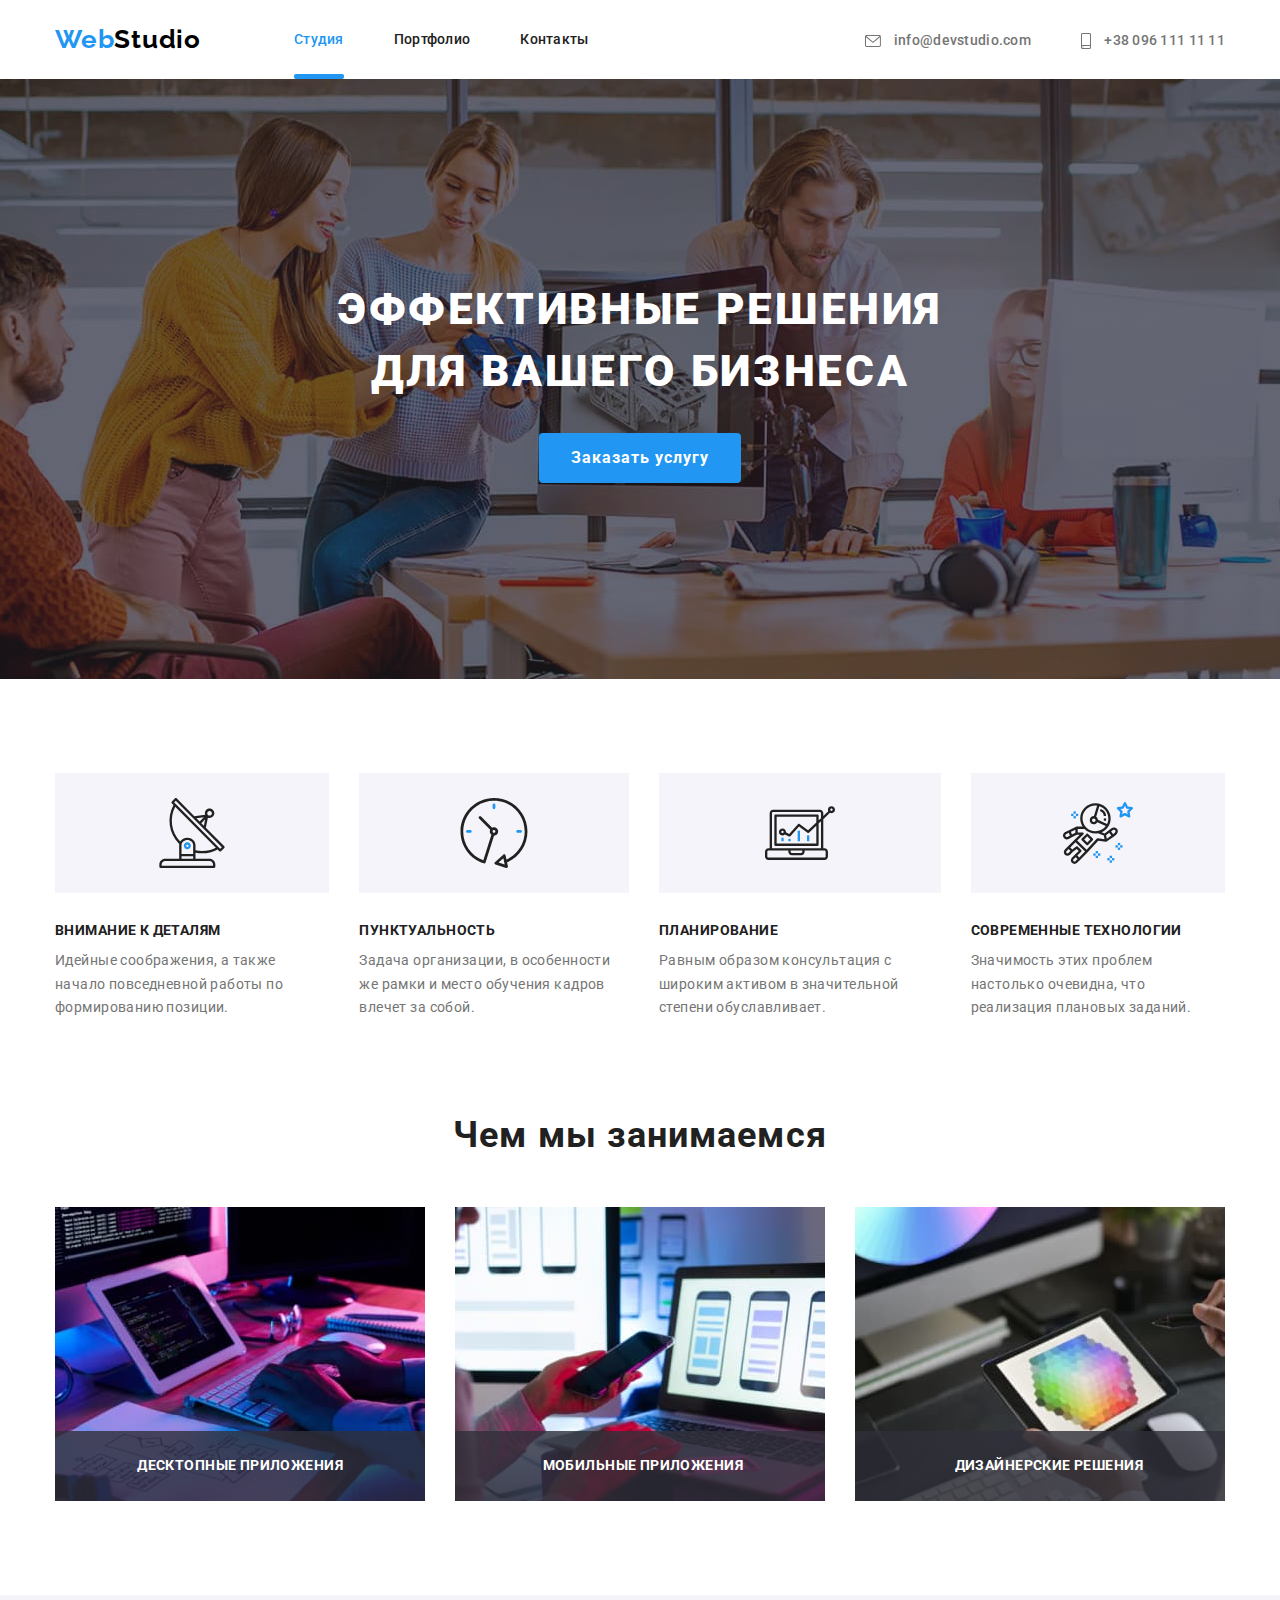
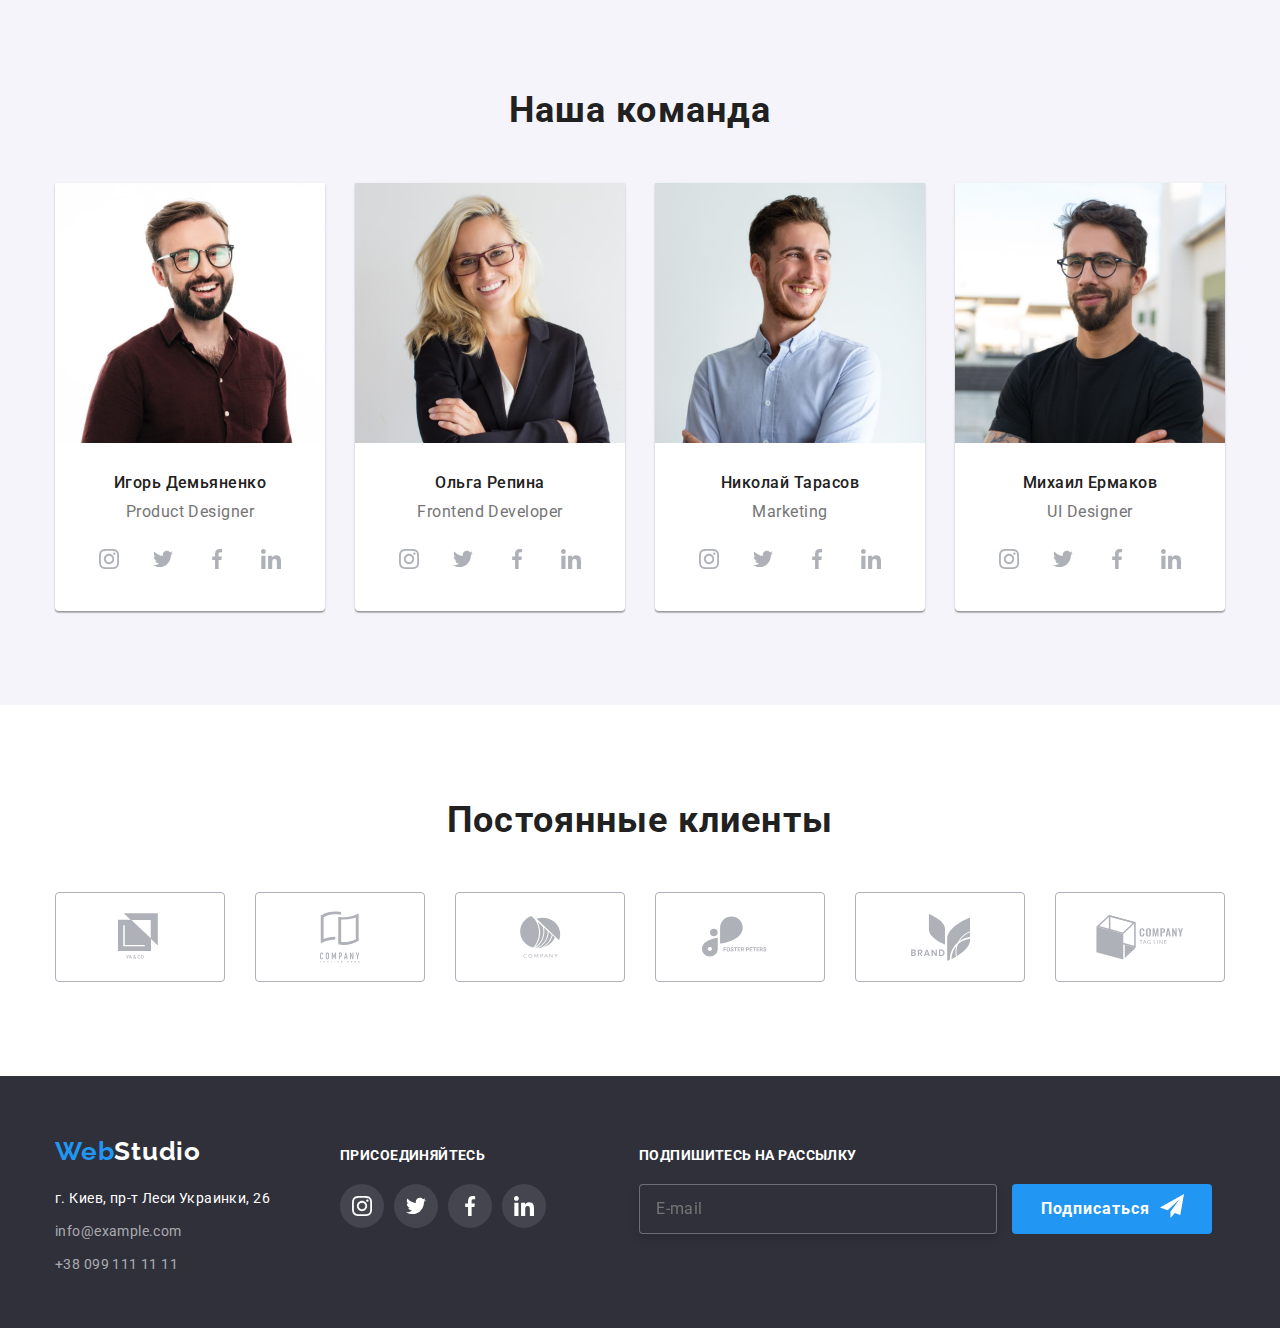
==== index.html @ 8e026ac3 "переносит данные из 6 ДЗ в 7 ДЗ" ====
<!DOCTYPE html>
<html lang="ru">
  <head>
    <meta charset="UTF-8" />
    <meta name="viewport" content="width=device-width, initial-scale=1.0" />
    <title>Студия</title>
    <link
      href="https://fonts.googleapis.com/css2?family=Raleway:wght@700&family=Roboto:wght@400;500;700&display=swap"
      rel="stylesheet"
    />
    <link rel="stylesheet" href="./css/modern-normalize.css" />
    <link rel="stylesheet" href="./css/styles.css" />
  </head>

  <body>
    <!--Шапка страницы-->
    <header>
      <nav class="container main-nav">
        <a href="./index.html" class="logo">
          <span class="blue">Web</span>Studio
        </a>

        <ul class="site-nav list">
          <li class="item">
            <a href="./index.html" class="link current">Студия</a>
          </li>
          <li class="item">
            <a href="./portfolio.html" class="link">Портфолио</a>
          </li>
          <li class="item"><a href="" class="link">Контакты</a></li>
        </ul>

        <ul class="auht-nav list">
          <li class="item">
            <a class="link" href="mailto:info@devstudio.com"
              ><svg class="nav-icon-envelope">
                <use href="./images/sprite1.svg#icon-envelope"></use>
              </svg>
              info@devstudio.com
            </a>
          </li>
          <li class="item">
            <a class="link" href="tel:+38-096-111-11-11"
              ><svg class="nav-icon-smartphone">
                <use href="./images/sprite1.svg#icon-smartphone"></use>
              </svg>
              +38 096 111 11 11</a
            >
          </li>
        </ul>
      </nav>
    </header>

    <main>
      <!--Герой-->
      <section class="herro">
        <div class="herro-container">
          <h1 class="herro-title">Эффективные решения для вашего бизнеса</h1>
          <button data-modal-open type="button" class="button">
            Заказать услугу
          </button>
        </div>
      </section>

      <section class="section-top">
        <!--<h2 class="section-title">Особенности</h2>-->
        <div class="container">
          <ul class="featyre list">
            <li class="item">
              <h3 class="title">Внимание к деталям</h3>
              <p class="text">
                Идейные соображения, а также начало повседневной работы по
                формированию позиции.
              </p>
            </li>

            <li class="item">
              <h3 class="title">Пунктуальность</h3>
              <p class="text">
                Задача организации, в особенности же рамки и место обучения
                кадров влечет за собой.
              </p>
            </li>

            <li class="item">
              <h3 class="title">Планирование</h3>
              <p class="text">
                Равным образом консультация с широким активом в значительной
                степени обуславливает.
              </p>
            </li>

            <li class="item">
              <h3 class="title">Современные технологии</h3>
              <p class="text">
                Значимость этих проблем настолько очевидна, что реализация
                плановых заданий.
              </p>
            </li>
          </ul>
        </div>
      </section>

      <!--Чем занимается компания-->
      <section class="section">
        <div class="container">
          <h2 class="section-title centered">Чем мы занимаемся</h2>
          <ul class="doing list">
            <li class="item">
              <div class="doing-card">
                <img
                  class="picture"
                  src="./images/box1.jpg"
                  alt="Разработчик пишет backend"
                  width="370"
                  height="294"
                />
                <p class="doing-text">Десктопные приложения</p>
              </div>
            </li>

            <li class="item">
              <div class="doing-card">
                <img
                  class="picture"
                  src="./images/box2.jpg"
                  alt="Разработчик создает стилизацию"
                  width="370"
                  height="294"
                />
                <p class="doing-text">Мобильные приложения</p>
              </div>
            </li>

            <li class="item">
              <div class="doing-card">
                <img
                  class="picture"
                  src="./images/box3.jpg"
                  alt="Выбор цвета на планшете"
                  width="370"
                  height="294"
                />
                <p class="doing-text">Дизайнерские решения</p>
              </div>
            </li>
          </ul>
        </div>
      </section>

      <!--Члены команды-->
      <section class="section-top content">
        <div class="our-team container">
          <h2 class="section-title centered">Наша команда</h2>

          <ul class="team list">
            <li class="item card">
              <img
                class="picture"
                src="./images/img1.jpg"
                alt="Фотография Игоря Демьяненка"
                width="270"
                height="260"
              />
              <div class="card-content">
                <h3 class="name">Игорь Демьяненко</h3>
                <p class="position">Product Designer</p>

                <ul class="list social-icon-list">
                  <li class="social-icon-item">
                    <a
                      class="social-icon-link"
                      href="https://www.instagram.com/?hl=ru"
                      aria-label="ссылка Инстаграм"
                    >
                      <svg class="social-icon">
                        <use href="./images/sprite1.svg#icon-instagram"></use>
                      </svg>
                    </a>
                  </li>

                  <li class="social-icon-item">
                    <a
                      class="social-icon-link"
                      href="https://twitter.com/?lang=ru"
                      aria-label="ссылка Твиттер"
                    >
                      <svg class="social-icon">
                        <use href="./images/sprite1.svg#icon-twitter"></use>
                      </svg>
                    </a>
                  </li>

                  <li class="social-icon-item">
                    <a
                      class="social-icon-link"
                      href="https://www.facebook.com/"
                      aria-label="ссылка Фейсбук"
                    >
                      <svg class="social-icon">
                        <use href="./images/sprite1.svg#icon-facebook"></use>
                      </svg>
                    </a>
                  </li>

                  <li class="social-icon-item">
                    <a
                      class="social-icon-link"
                      href="https://www.linkedin.com/"
                      aria-label="ссылка Линкедин"
                      ><svg class="social-icon">
                        <use href="./images/sprite1.svg#icon-linkedin"></use>
                      </svg>
                    </a>
                  </li>
                </ul>
              </div>
            </li>

            <li class="item card">
              <img
                class="picture"
                src="./images/img2.jpg"
                alt="Фотография Ольги Репиной"
                width="270"
                height="260"
              />
              <div class="card-content">
                <h3 class="name">Ольга Репина</h3>
                <p class="position">Frontend Developer</p>
                <ul class="list social-icon-list">
                  <li class="social-icon-item">
                    <a
                      class="social-icon-link"
                      href="https://www.instagram.com/?hl=ru"
                      aria-label="ссылка Инстаграм"
                    >
                      <svg class="social-icon">
                        <use href="./images/sprite1.svg#icon-instagram"></use>
                      </svg>
                    </a>
                  </li>

                  <li class="social-icon-item">
                    <a
                      class="social-icon-link"
                      href="https://twitter.com/?lang=ru"
                      aria-label="ссылка Твиттер"
                    >
                      <svg class="social-icon">
                        <use href="./images/sprite1.svg#icon-twitter"></use>
                      </svg>
                    </a>
                  </li>

                  <li class="social-icon-item">
                    <a
                      class="social-icon-link"
                      href="https://www.facebook.com/"
                      aria-label="ссылка Фейсбук"
                    >
                      <svg class="social-icon">
                        <use href="./images/sprite1.svg#icon-facebook"></use>
                      </svg>
                    </a>
                  </li>

                  <li class="social-icon-item">
                    <a
                      class="social-icon-link"
                      href="https://www.linkedin.com/"
                      aria-label="ссылка Линкедин"
                      ><svg class="social-icon">
                        <use href="./images/sprite1.svg#icon-linkedin"></use>
                      </svg>
                    </a>
                  </li>
                </ul>
              </div>
            </li>

            <li class="item card">
              <img
                class="picture"
                src="./images/img3.jpg"
                alt="Фотография Николая Тарасова"
                width="270"
                height="260"
              />
              <div class="card-content">
                <h3 class="name">Николай Тарасов</h3>
                <p class="position">Marketing</p>
                <ul class="list social-icon-list">
                  <li class="social-icon-item">
                    <a
                      class="social-icon-link"
                      href="https://www.instagram.com/?hl=ru"
                      aria-label="ссылка Инстаграм"
                    >
                      <svg class="social-icon">
                        <use href="./images/sprite1.svg#icon-instagram"></use>
                      </svg>
                    </a>
                  </li>

                  <li class="social-icon-item">
                    <a
                      class="social-icon-link"
                      href="https://twitter.com/?lang=ru"
                      aria-label="ссылка Твиттер"
                    >
                      <svg class="social-icon">
                        <use href="./images/sprite1.svg#icon-twitter"></use>
                      </svg>
                    </a>
                  </li>

                  <li class="social-icon-item">
                    <a
                      class="social-icon-link"
                      href="https://www.facebook.com/"
                      aria-label="ссылка Фейсбук"
                    >
                      <svg class="social-icon">
                        <use href="./images/sprite1.svg#icon-facebook"></use>
                      </svg>
                    </a>
                  </li>

                  <li class="social-icon-item">
                    <a
                      class="social-icon-link"
                      href="https://www.linkedin.com/"
                      aria-label="ссылка Линкедин"
                      ><svg class="social-icon">
                        <use href="./images/sprite1.svg#icon-linkedin"></use>
                      </svg>
                    </a>
                  </li>
                </ul>
              </div>
            </li>

            <li class="item card">
              <img
                class="picture"
                src="./images/img4.jpg"
                alt="Фотография Михаила Ермакова"
                width="270"
                height="260"
              />
              <div class="card-content">
                <h3 class="name">Михаил Ермаков</h3>
                <p class="position">UI Designer</p>
                <ul class="list social-icon-list">
                  <li class="social-icon-item">
                    <a
                      class="social-icon-link"
                      href="https://www.instagram.com/?hl=ru"
                      aria-label="ссылка Инстаграм"
                    >
                      <svg class="social-icon">
                        <use href="./images/sprite1.svg#icon-instagram"></use>
                      </svg>
                    </a>
                  </li>

                  <li class="social-icon-item">
                    <a
                      class="social-icon-link"
                      href="https://twitter.com/?lang=ru"
                      aria-label="ссылка Твиттер"
                    >
                      <svg class="social-icon">
                        <use href="./images/sprite1.svg#icon-twitter"></use>
                      </svg>
                    </a>
                  </li>

                  <li class="social-icon-item">
                    <a
                      class="social-icon-link"
                      href="https://www.facebook.com/"
                      aria-label="ссылка Фейсбук"
                    >
                      <svg class="social-icon">
                        <use href="./images/sprite1.svg#icon-facebook"></use>
                      </svg>
                    </a>
                  </li>

                  <li class="social-icon-item">
                    <a
                      class="social-icon-link"
                      href="https://www.linkedin.com/"
                      aria-label="ссылка Линкедин"
                      ><svg class="social-icon">
                        <use href="./images/sprite1.svg#icon-linkedin"></use>
                      </svg>
                    </a>
                  </li>
                </ul>
              </div>
            </li>
          </ul>
        </div>
      </section>

      <section class="section-top">
        <div class="container">
          <h2 class="section-title centered">Постоянные клиенты</h2>

          <ul class="list clients-logo-list">
            <li class="clients-logo-item">
              <a
                class="clients-logo-link"
                href=""
                aria-label="ссылка первый клиент"
              >
                <svg class="clients-logo" width="44" height="49">
                  <use href="./images/sprite1.svg#icon-logo1"></use>
                </svg>
              </a>
            </li>
            <li class="clients-logo-item">
              <a
                class="clients-logo-link"
                href=""
                aria-label="ссылка второй клиент"
              >
                <svg class="clients-logo" width="40" height="52">
                  <use href="./images/sprite1.svg#icon-logo2"></use>
                </svg>
              </a>
            </li>
            <li class="clients-logo-item">
              <a
                class="clients-logo-link"
                href=""
                aria-label="ссылка третий клиент"
              >
                <svg class="clients-logo" width="41" height="42">
                  <use href="./images/sprite1.svg#icon-logo3"></use>
                </svg>
              </a>
            </li>
            <li class="clients-logo-item">
              <a
                class="clients-logo-link"
                href=""
                aria-label="ссылка четвертый клиент"
              >
                <svg class="clients-logo" width="77" height="42">
                  <use href="./images/sprite1.svg#icon-logo4"></use>
                </svg>
              </a>
            </li>
            <li class="clients-logo-item">
              <a
                class="clients-logo-link"
                href=""
                aria-label="ссылка пятый клиент"
              >
                <svg class="clients-logo" width="59" height="47">
                  <use href="./images/sprite1.svg#icon-logo5"></use>
                </svg>
              </a>
            </li>
            <li class="clients-logo-item">
              <a
                class="clients-logo-link"
                href=""
                aria-label="ссылка шестой клиент"
              >
                <svg class="clients-logo" width="88" height="45">
                  <use href="./images/sprite1.svg#icon-logo6"></use>
                </svg>
              </a>
            </li>
          </ul>
        </div>
      </section>
    </main>

    <!--Подвал-->
    <footer class="contacts-container">
      <div class="container footer-flex">
        <div class="footer-address">
          <a href="./index.html" class="logo footer">
            <span class="blue">Web</span><span class="white">Studio</span>
          </a>
          <address class="adress-content">
            <p class="text">г. Киев, пр-т Леси Украинки, 26</p>
            <a href="mailto:info@example.com" class="connection link text"
              >info@example.com</a
            >
            <a href="tel:+38-099-111-11-11" class="connection link text"
              >+38 099 111 11 11</a
            >
          </address>
        </div>

        <div class="footer-slogan">
          <h2 class="footer-slogan-text">Присоединяйтесь</h2>
          <!-- <div class="footer-icon"> -->
          <ul class="list social-icon-list">
            <li class="social-icon-item">
              <a
                class="social-icon-link"
                href="https://www.instagram.com/?hl=ru"
                aria-label="ссылка Инстаграм"
              >
                <svg class="social-icon">
                  <use href="./images/sprite1.svg#icon-instagram"></use>
                </svg>
              </a>
            </li>

            <li class="social-icon-item">
              <a
                class="social-icon-link"
                href="https://twitter.com/?lang=ru"
                aria-label="ссылка Твиттер"
              >
                <svg class="social-icon">
                  <use href="./images/sprite1.svg#icon-twitter"></use>
                </svg>
              </a>
            </li>

            <li class="social-icon-item">
              <a
                class="social-icon-link"
                href="https://www.facebook.com/"
                aria-label="ссылка Фейсбук"
              >
                <svg class="social-icon">
                  <use href="./images/sprite1.svg#icon-facebook"></use>
                </svg>
              </a>
            </li>

            <li class="social-icon-item">
              <a
                class="social-icon-link"
                href="https://www.linkedin.com/"
                aria-label="ссылка Линкедин"
                ><svg class="social-icon">
                  <use href="./images/sprite1.svg#icon-linkedin"></use>
                </svg>
              </a>
            </li>
          </ul>
        </div>

        <form>
          <h2 class="footer-slogan-text">Подпишитесь на рассылку</h2>
          <label class="footer-label">
            <input
              class="footer-input"
              type="email"
              name="user-mail"
              placeholder="E-mail"
            />
          </label>
          <button type="submit" class="button button-footer">
            Подписаться
            <svg class="footer-icon">
              <use
                href="./images/sprite1.svg#icon-icon-send"
                width="24px"
                height="24px"
              ></use>
            </svg>
          </button>
        </form>
      </div>
    </footer>

    <div class="backdrop is-hidden" data-modal>
      <div class="modal">
        <button
          data-modal-close
          aria-label="закрыть модальное окно"
          class="modal-btn"
        >
          <svg class="modal-icon">
            <use href="./images/sprite1.svg#icon-close"></use>
          </svg>
        </button>

        <form class="form js-speaker-form">
          <h2 class="form-caption">Оставьте свои данные, мы вам перезвоним</h2>

          <ul class="form-field list">
            <li>
              <label class="form-label">
                Имя
                <input class="form-input" type="text" name="user-name" />
                <svg class="form-icon">
                  <use href="./images/sprite1.svg#icon-person-black"></use>
                </svg>
              </label>
            </li>

            <li>
              <label class="form-label">
                Телефон
                <input class="form-input" type="tel" name="user-tel" />
                <svg class="form-icon">
                  <use href="./images/sprite1.svg#icon-phone-black"></use>
                </svg>
              </label>
            </li>

            <li>
              <label class="form-label">
                Почта
                <input class="form-input" type="email" name="user-mail" />
                <svg class="form-icon">
                  <use href="./images/sprite1.svg#icon-email-black"></use>
                </svg>
              </label>
            </li>

            <li>
              <label class="form-label textarea">
                Комментарий
                <textarea
                  class="form-textarea"
                  name="comment"
                  rows="10"
                  placeholder="Введите текст"
                ></textarea>
              </label>
            </li>
          </ul>

          <label class="form-checkbox">
            <input class="checkbox" type="checkbox" name="policy" />
            <span class="checkbox-icon"></span>Соглашаюсь с рассылкой и принимаю
            <a class="form-link" href="#">Условия договора</a>
          </label>

          <button type="submit" class="button btn-form">Отправить</button>
        </form>
      </div>
    </div>

    <script src="./js/modal.js"></script>
    <script>
      (() => {
        document
          .querySelector('.js-speaker-form')
          .addEventListener('submit', e => {
            e.preventDefault();

            new FormData(e.currentTarget).forEach((value, name) =>
              console.log(`${name}: ${value}`),
            );

            e.currentTarget.reset();
          });
      })();
    </script>
  </body>
</html>
---- css/styles.css ----
html {
  box-sizing: border-box;
}
*/ *,
*::before,
*::after {
  box-sizing: inherit;
}

/* Цвета текста */
:root {
  --blue: #2196f3;
  --black-one: #000000;
  --black-two: #212121;
  --gray-one: #757575;
  --gray-two: rgba(255, 255, 255, 0.6);
  --white: #ffffff;
  --herro-background: #2f303a;
  --portfolio-button-background: #f5f4fa;
  --section-background: #f5f4fa;
  --transitions: 250ms cubic-bezier(0.4, 0, 0.2, 1);
}

body {
  font-family: 'Roboto', sans-serif;
  background-color: var(--white);
  color: var(--black-two);
}

.container {
  width: 1200px;
  padding-left: 15px;
  padding-right: 15px;
  margin-left: auto;
  margin-right: auto;
}

/* logo */
.logo {
  margin-right: 93px;
  font-family: 'Raleway', sans-serif;
  font-weight: 700;
  color: var(--black-one);
  text-decoration: none;

  font-size: 26px;
  line-height: 1.2;
  letter-spacing: 0.03em;
}

.logo .blue {
  color: var(--blue);
}

.logo .white {
  color: var(--white);
}

.list {
  padding: 0;
  margin: 0;
  list-style: none;
}

.link {
  text-decoration: none;
}

.picture {
  display: block;
  max-width: 100%;
  height: auto;
}

/* site-nav */
.main-nav {
  align-items: center;
  display: flex;
}

.site-nav {
  display: flex;
}

.site-nav .item:not(:last-child) {
  margin-right: 50px;
}

.site-nav .link {
  position: relative;

  display: block;
  font-weight: 500;

  color: var(--black-two);
  font-size: 14px;
  line-height: 1.1;
  letter-spacing: 0.02em;
  padding-top: 32px;
  padding-bottom: 32px;
  transition: color var(--transitions);
}

.site-nav .link.current {
  color: var(--blue);
}

.site-nav .link.current::after {
  position: absolute;

  content: '';
  display: block;
  width: 100%;
  height: 5px;
  background: var(--blue);
  border-radius: 2px;
  left: 0;
  bottom: 0;
}

.site-nav .link:hover,
.site-nav .link:focus {
  color: var(--blue);
}

/* auht-nav */
.auht-nav {
  display: flex;
  margin-left: auto;
}

.auht-nav .item:not(:last-child) {
  margin-right: 50px;
}

.auht-nav .item {
  text-align: center;
}

.auht-nav .link {
  font-weight: 500;
  color: var(--gray-one);
  font-size: 14px;
  line-height: 1.1;
  letter-spacing: 0.02em;
  transition: color var(--transitions);
}

.auht-nav .link:hover,
.auht-nav .link:focus {
  color: var(--blue);
}

.auht-nav .link:hover .nav-icon-envelope,
.auht-nav .link:focus .nav-icon-envelope {
  fill: var(--blue);
}

.nav-icon-envelope {
  display: inline-flex;
  vertical-align: middle;
  width: 16px;
  height: 12px;
  margin-right: 10px;
  fill: var(--gray-one);
  text-align: center;

  transition: fill var(--transitions);
}

.nav-icon-smartphone {
  display: inline-flex;
  vertical-align: middle;
  width: 10px;
  height: 16px;
  margin-right: 10px;
  fill: var(--gray-one);
  transition: fill var(--transitions);
}

.auht-nav .link:hover .nav-icon-smartphone,
.auht-nav .link:focus .nav-icon-smartphone {
  fill: var(--blue);
}

/* herro */

.herro-container {
  text-align: center;
  height: 600px;
  margin-left: auto;
  margin-right: auto;
  padding-top: 200px;
  padding-bottom: 200px;
  background-image: linear-gradient(
      to right,
      rgba(47, 48, 58, 0.4),
      rgba(47, 48, 58, 0.4)
    ),
    url(../images/hero.jpg);
  background-position: center;
  background-color: #c4c4c4;
  background-size: cover;
}

.herro-title {
  margin-top: 0;
  margin-bottom: 30px;
  margin-left: auto;
  margin-right: auto;
  width: 696px;

  font-weight: 900;
  color: var(--white);
  text-transform: uppercase;
  font-size: 44px;
  line-height: 1.4;
  letter-spacing: 0.06em;
}

/* button */
.button {
  display: inline-block;
  padding: 10px 32px;
  border-radius: 4px;
  border: 0;

  font-weight: 700;
  background-color: var(--blue);
  color: var(--white);
  font-size: 16px;
  line-height: 1.9;
  letter-spacing: 0.06em;
}

.button:hover,
.button:focus {
  outline: none;
}

/* section */
.section {
  padding-top: 0;
  padding-bottom: 94px;
}

.section-top {
  padding-top: 94px;
  padding-bottom: 94px;
}

.section-top.content {
  background-color: var(--section-background);
}

.section-title.centered {
  margin-top: 0;
  margin-bottom: 50px;
  text-align: center;
}

.section-title {
  font-weight: 700;
  font-size: 36px;
  line-height: 1.2;
  letter-spacing: 0.03em;
}

/* Чем мы занимаемся */
.doing-card {
  position: relative;
}

.doing-card::before {
  content: '';
  position: absolute;
  width: 100%;
  height: 70px;
  bottom: 0;
  background: rgba(47, 48, 58, 0.8);
}

.doing-text {
  position: absolute;
  margin-top: 0;
  margin-bottom: 0;
  bottom: 27px;
  right: 82px;

  font-weight: 700;
  font-size: 14px;
  line-height: 1.14;
  text-align: center;
  letter-spacing: 0.03em;
  text-transform: uppercase;
  color: var(--white);
}
/* featyre */
.featyre {
  display: flex;
}

.featyre .item::before {
  content: '';
  display: block;

  height: 120px;
  background-color: var(--section-background);
  background-repeat: no-repeat;
  background-position: center;
  margin-bottom: 30px;
}

.featyre .item:nth-child(1)::before {
  background-image: url(../images/antenna.svg);
}

.featyre .item:nth-child(2)::before {
  background-image: url(../images/clock.svg);
}

.featyre .item:nth-child(3)::before {
  background-image: url(../images/diagram.svg);
}

.featyre .item:nth-child(4)::before {
  background-image: url(../images/astronaut.svg);
}

/* .icon-antenna::before {
   background-image: url(../images/antenna.svg);
   }   */

/* 
.icon-clock::before {
  background-image: url(../images/clock.svg);
}

.icon-diagram::before {
  background-image: url(../images/diagram.svg);
}

.icon-astronaut::before {
  background-image: url(../images/astronaut.svg);
} */

.featyre .item:not(:last-child) {
  margin-right: 30px;
}

.featyre .title {
  margin-top: 0;
  margin-bottom: 10px;
  font-weight: 700;
  text-transform: uppercase;
  font-size: 14px;
  line-height: 1.1;
  letter-spacing: 0.03em;
}

.featyre .text {
  margin-top: 0;
  margin-bottom: 0;

  font-weight: 400;
  color: var(--gray-one);
  font-size: 14px;
  line-height: 1.7;
  letter-spacing: 0.03em;
}

/* What the company does */
.doing {
  display: flex;
}

.doing .item:not(:last-child) {
  margin-right: 30px;
}

.card {
  background: #ffffff;
  box-shadow: 0px 1px 3px rgba(0, 0, 0, 0.12), 0px 1px 1px rgba(0, 0, 0, 0.14),
    0px 2px 1px rgba(0, 0, 0, 0.2);
  border-radius: 0px 0px 4px 4px;

  text-align: center;
}

.card-content {
  padding-top: 30px;
  padding-bottom: 30px;
}

.team {
  display: flex;
}

.team .item:not(:last-child) {
  margin-right: 30px;
}

.team .name {
  margin-top: 0;
  margin-bottom: 10px;

  font-weight: 500;
  font-size: 16px;
  line-height: 1.2;
  letter-spacing: 0.03em;
}

.team .position {
  margin-top: 0;
  margin-bottom: 16px;

  font-weight: 400;
  color: var(--gray-one);
  font-size: 16px;
  line-height: 1.2;
  letter-spacing: 0.03em;
}

.social-icon-list {
  display: flex;
  justify-content: center;
}

.social-icon-item:not(:last-child) {
  margin-right: 10px;
}

.social-icon-link {
  display: flex;
  justify-content: center;
  align-items: center;

  width: 44px;
  height: 44px;
  border-radius: 50%;

  background-color: var(--white);

  transition: background-color var(--transitions);
}

.social-icon-link:hover,
.social-icon-link:focus {
  background-color: var(--blue);
}

.social-icon {
  width: 20px;
  height: 20px;
  fill: #afb1b8;
  transition: fill var(--transitions);
}

.social-icon-link:hover .social-icon,
.social-icon-link:focus .social-icon {
  fill: var(--white);
}

/* Постоянные клиенты */
.clients-logo-list {
  display: flex;
}

.clients-logo-item:not(:last-child) {
  margin-right: 30px;
}

.clients-logo-link {
  fill: #afb1b8;
  display: flex;
  justify-content: center;
  align-items: center;
  width: 170px;
  height: 90px;
  border: 1px solid #afb1b8;
  border-radius: 4px;
  transition: border var(--transitions);
}

.clients-logo-link:hover,
.clients-logo-link:focus {
  border: 1px solid var(--blue);
}

.clients-logo {
  transition: fill var(--transitions);
}

.clients-logo-link:hover .clients-logo,
.clients-logo-link:focus .clients-logo {
  fill: var(--blue);
}

/* address */
.footer-flex {
  display: flex;
}

.contacts-container {
  background-color: var(--herro-background);
  color: var(--white);
  font-weight: 400;
  font-size: 14px;
  line-height: 1.7;
  letter-spacing: 0.03em;
  font-style: normal;

  height: 252px;
}

.footer-address {
  margin-right: 70px;
}

.footer {
  display: block;
  margin-right: 0;
  margin-top: 60px;
  margin-bottom: 20px;
}

.adress-content {
  display: inline-flex;
  flex-direction: column;

  font-style: normal;
}

.adress-content .text {
  margin-top: 0px;
  margin-bottom: 0px;
  margin-bottom: 9px;
}

.contacts-container .connection {
  font-weight: 400;
  color: var(--gray-two);
  font-size: 14px;
  line-height: 1.7;
  letter-spacing: 0.03em;
  font-style: normal;
}

.footer-slogan {
  margin-right: 93px;
}

.footer-slogan .social-icon-link {
  background-color: rgba(255, 255, 255, 0.1);
}

.footer-slogan .social-icon-link:hover,
.footer-slogan .social-icon-link:focus {
  background-color: var(--blue);
}

.footer-slogan .social-icon {
  fill: var(--white);
}

.footer-slogan-text {
  margin-top: 72px;
  margin-bottom: 20px;

  font-weight: 700;
  font-size: 14px;
  line-height: 1.1;
  letter-spacing: 0.03em;
  text-transform: uppercase;
}

/* footer form */

.footer-input {
  width: 358px;
  height: 50px;

  padding-left: 16px;
  margin-right: 12px;

  font-weight: 400;
  font-size: 16px;
  line-height: 1.25;
  align-items: center;
  letter-spacing: 0.03em;

  color: rgba(255, 255, 255, 0.6);

  background-color: var(--herro-background);
  border: 1px solid rgba(255, 255, 255, 0.3);
  filter: drop-shadow(0px 4px 4px rgba(0, 0, 0, 0.15));
  border-radius: 4px;
}

.button-footer {
  position: relative;
  width: 200px;
  height: 50px;
  padding-left: 29px;
  padding-right: 0;
  text-align: inherit;
}

.footer-icon {
  position: absolute;
  fill: var(--white);
  margin-left: 10px;
  width: 24px;
  height: 24px;
}

/* portfolio */
.portfolio {
  padding-top: 94px;
  padding-bottom: 94px;
  border-top: 1px solid #ececec;
}

.btn {
  display: flex;
  margin-bottom: 50px;
  justify-content: center;
}

.portfolio .button {
  font-weight: 500;
  background-color: var(--portfolio-button-background);
  color: var(--black-two);
  font-size: 16px;
  line-height: 1.6;
  letter-spacing: 0.03em;
  transition: color var(--transitions), background-color var(--transitions);
}

.portfolio .button:hover,
.portfolio .button:focus {
  background-color: var(--blue);
  color: var(--white);
  outline: none;
}

.portfolio .item:not(:last-child) {
  margin-right: 8px;
}

.portfolio .item:hover,
.portfolio .item:focus {
  box-shadow: 0px 3px 1px rgba(0, 0, 0, 0.1), 0px 1px 2px rgba(0, 0, 0, 0.08),
    0px 2px 2px rgba(0, 0, 0, 0.12);
}

.portfolio .our-work {
  display: flex;
  flex-wrap: wrap;
}

.our-work-card {
  width: calc((100% - 60px) / 3);
  background-color: var(--white);
  margin-right: 30px;
  margin-bottom: 30px;
  border: 1px solid #eeeeee;
}

.our-work-card:hover,
.our-work-card:focus {
  box-shadow: 0px 1px 1px rgba(0, 0, 0, 0.12), 0px 4px 4px rgba(0, 0, 0, 0.06),
    1px 4px 6px rgba(0, 0, 0, 0.16);
}

.our-work-card:nth-child(3n) {
  margin-right: 0;
}

.our-work-card:nth-last-child(-n + 3) {
  margin-bottom: 0;
}

.our-work-card .portfolio-title {
  padding-top: 20px;
  padding-left: 24px;
  padding-bottom: 4px;
  margin-top: 0;
  margin-bottom: 0;

  font-weight: 700;
  font-size: 18px;
  line-height: 2;
  letter-spacing: 0.06em;

  color: #000000;
}

.overlay {
  position: relative;
  overflow: hidden;
}

.overlay::before {
  content: '';
  position: absolute;
  width: 100%;
  height: 100%;
  background-color: rgba(33, 150, 243, 0.9);
  /* opacity: 0; */

  transform: translateY(100%);
  transition: transform var(--transitions);
}

.our-work-card:hover .overlay::before,
.our-work-card:focus .overlay::before {
  opacity: 1;
  transform: translateY(0);
}

.overlay-text {
  position: absolute;
  top: 63px;
  right: 24px;
  bottom: 63px;
  left: 24px;

  opacity: 0;

  margin-top: 0;
  margin-bottom: 0;

  font-weight: 400;
  font-size: 18px;
  line-height: 1.5;
  letter-spacing: 0.03em;
  color: var(--white);

  transform: translateY(100%);
  transition: transform var(--transitions);
}

.our-work-card:hover .overlay-text,
.our-work-card:focus .overlay-text {
  opacity: 1;
  transform: translateY(0);
}

.portfolio-text {
  padding-left: 24px;
  padding-bottom: 20px;
  margin-top: 0;
  margin-bottom: 0;

  color: var(--gray-one);
  font-weight: 400;
  font-size: 16px;
  line-height: 1.9;
  letter-spacing: 0.03em;
}

/* backdrop */
.backdrop {
  position: fixed;
  width: 100%;
  height: 100%;
  top: 0px;
  bottom: 0px;

  background: rgba(0, 0, 0, 0.2);
}

.backdrop.is-hidden {
  opacity: 0;
  pointer-events: none;
}

/* modal */
.modal {
  position: absolute;
  top: 50%;
  left: 50%;
  transform: translate(-50%, -50%);

  width: 528px;
  height: 581px;
  background-color: var(--white);
  box-shadow: 0px 1px 3px rgba(0, 0, 0, 0.12), 0px 1px 1px rgba(0, 0, 0, 0.14),
    0px 2px 1px rgba(0, 0, 0, 0.2);
  border-radius: 4px;
}

.modal-btn {
  position: absolute;

  right: 8px;
  top: 8px;
  width: 30px;
  height: 30px;
  padding: 0;

  border: 1px solid rgba(0, 0, 0, 0.1);
  border-radius: 50%;
  background-color: var(--white);
}

.modal-icon {
  position: absolute;
  content: '';
  display: inline-block;
  width: 18px;
  height: 18px;
  top: 50%;
  left: 50%;
  transform: translate(-50%, -50%);

  fill: var(--black-one);
  transition: fill var(--transitions);
}

.modal-btn:hover,
.modal-btn:focus {
  outline: none;
}

.modal-btn:hover .modal-icon,
.modal-btn:focus .modal-icon {
  fill: var(--blue);
}

/* Form */
.form {
  width: 448px;
  /* left: 576px;
  top: 296px; */
  margin-left: auto;
  margin-right: auto;
  margin-top: 40px;
  margin-bottom: 40px;
  margin-left: 41px;
  margin-right: 39px;
}

.form-caption {
  font-weight: 700;
  font-size: 20px;
  line-height: 1.15;
  letter-spacing: 0.03em;
  text-align: center;
  margin-bottom: 12px;
  margin-top: 40px;

  color: var(--black-two);
}

.form-label {
  position: relative;
  display: block;

  font-weight: 400;
  font-size: 12px;
  line-height: 1.07;
  letter-spacing: 0.01em;
  margin-bottom: 10px;

  color: var(--gray-one);
}

.form-label:focus {
  outline: 1px solid var(--blue);
}

.form-input {
  /* position: relative;
  display: block; */
  width: 100%;
  height: 40px;

  margin-top: 4px;
  padding-left: 42px;
  border: 1px solid rgba(33, 33, 33, 0.2);
  border-radius: 4px;
  transition: border var(--transitions);
}

.form-input:focus {
  border: 1px solid var(--blue);
  outline: none;
}

/* .form-name {
  position: relative;
} */

.form-icon {
  position: absolute;
  width: 18px;
  height: 18px;
  bottom: 11px;
  left: 12px;
  fill: var(--black-one);
  transition: fill var(--transitions);
}

.form-input:focus + .form-icon {
  fill: var(--blue);
}

.form-label.textarea {
  margin-bottom: 0;
}

.form-textarea {
  display: block;

  width: 100%;
  height: 120px;
  margin-top: 4px;

  padding: 12px 16px;
  resize: none;

  border: 1px solid rgba(33, 33, 33, 0.2);
  border-radius: 4px;
  transition: border var(--transitions);
}

.form-textarea:focus {
  border: 1px solid var(--blue);
  outline: none;
}

.form-textarea::placeholder {
  color: rgba(117, 117, 117, 0.5);
}

/* .form-checkbox {
  font-size: 14px;
  line-height: 1.7;
  letter-spacing: 0.03em;
  margin-bottom: 30px;
  padding: 0;
  margin-left: 12px;
} */

.form-link {
  color: var(--blue);
}

.btn-form {
  display: block;
  margin-left: auto;
  margin-right: auto;
  width: 200px;
  box-shadow: 0px 4px 4px rgba(0, 0, 0, 0.15);
}

.form-checkbox {
  display: inline-block;

  font-size: 14px;
  line-height: 1.7;
  letter-spacing: 0.03em;
  text-align: center;

  padding: 0;
  margin-left: 12px;
  margin-top: 20px;
  margin-bottom: 30px;

  color: var(--gray-one);
}

.checkbox {
  position: absolute;
  width: 1px;
  height: 1px;
  margin: -1px;
  border: 0;
  padding: 0;
  clip: rect(0 0 0 0);
  overflow: hidden;
}

.checkbox-icon {
  display: inline-block;
  width: 16px;
  height: 15px;
  border: 2px solid var(--black-one);
  border-radius: 2px;
  margin-right: 7px;
  vertical-align: middle;
}

.checkbox:checked + .checkbox-icon {
  background-color: var(--blue);
  background-image: url(../images/icon-check.svg);
  background-size: contain;
  background-origin: border-box;
  border-color: var(--blue);
}
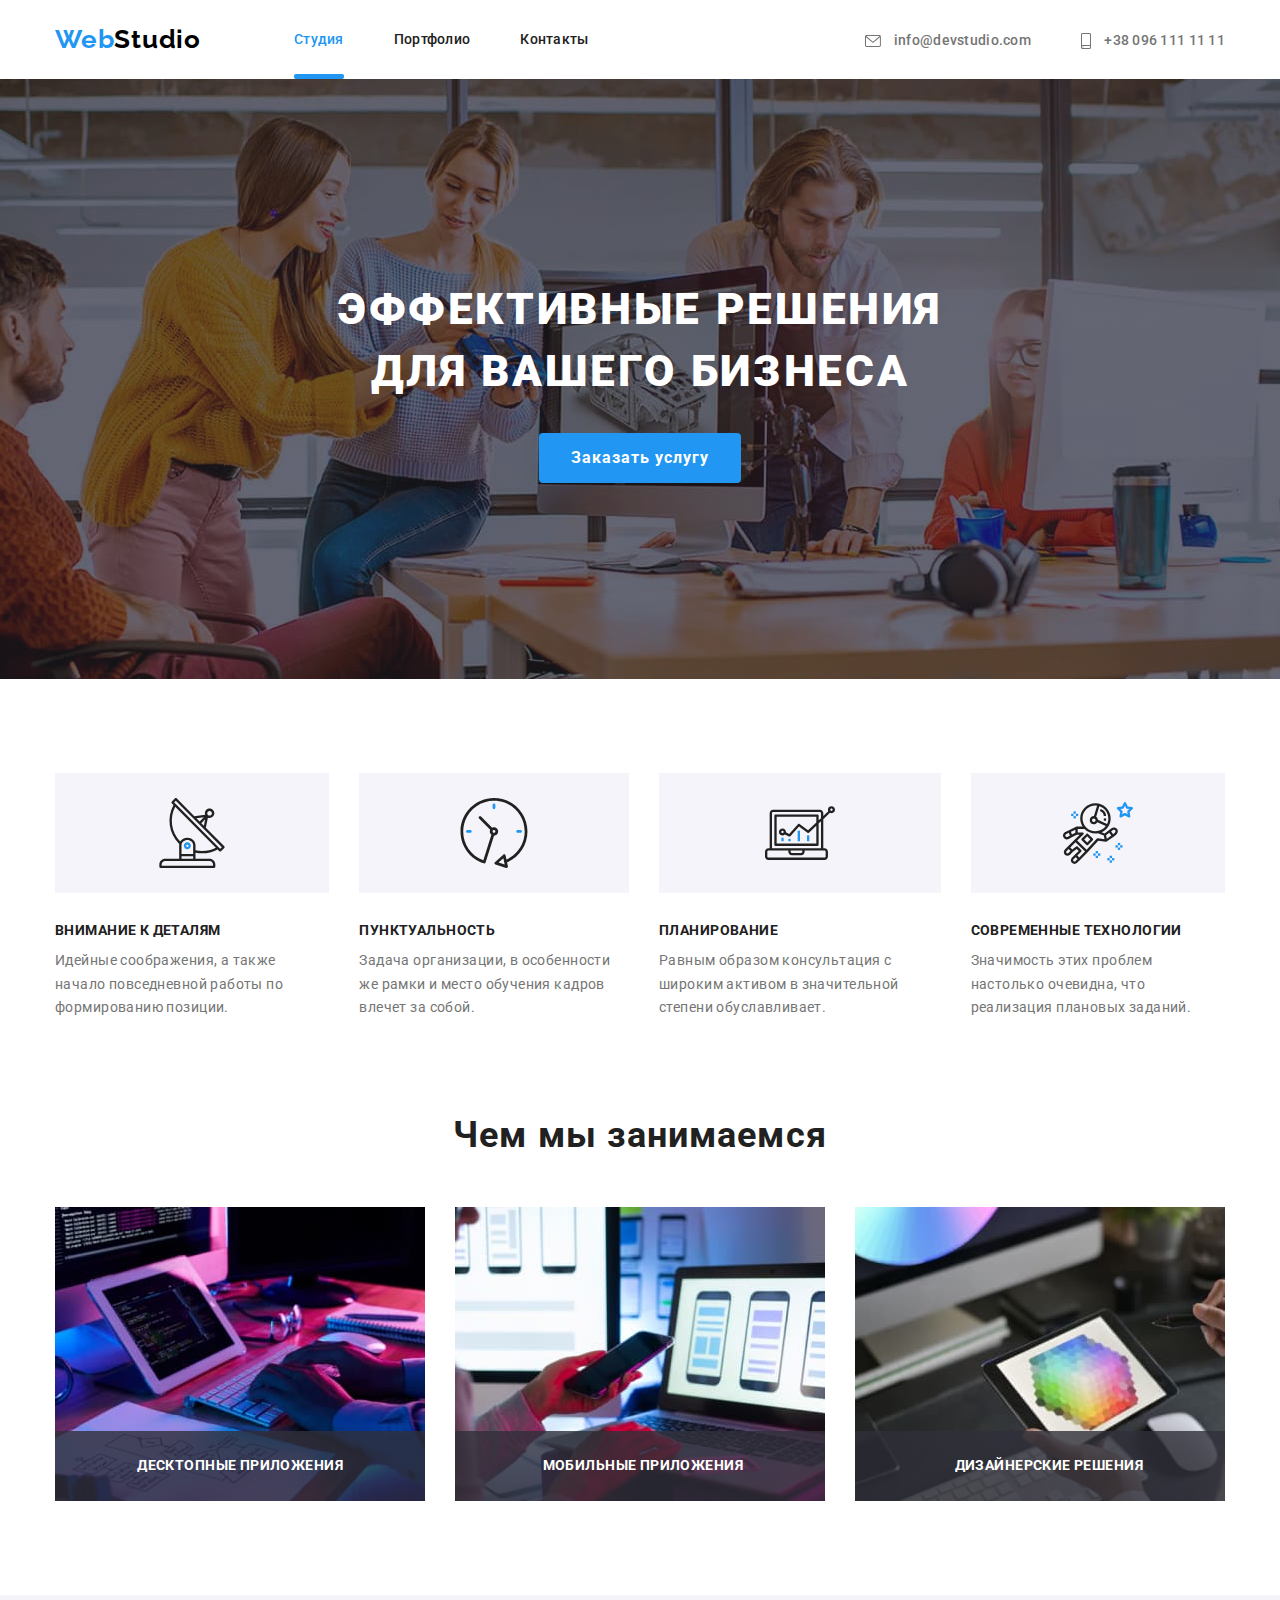
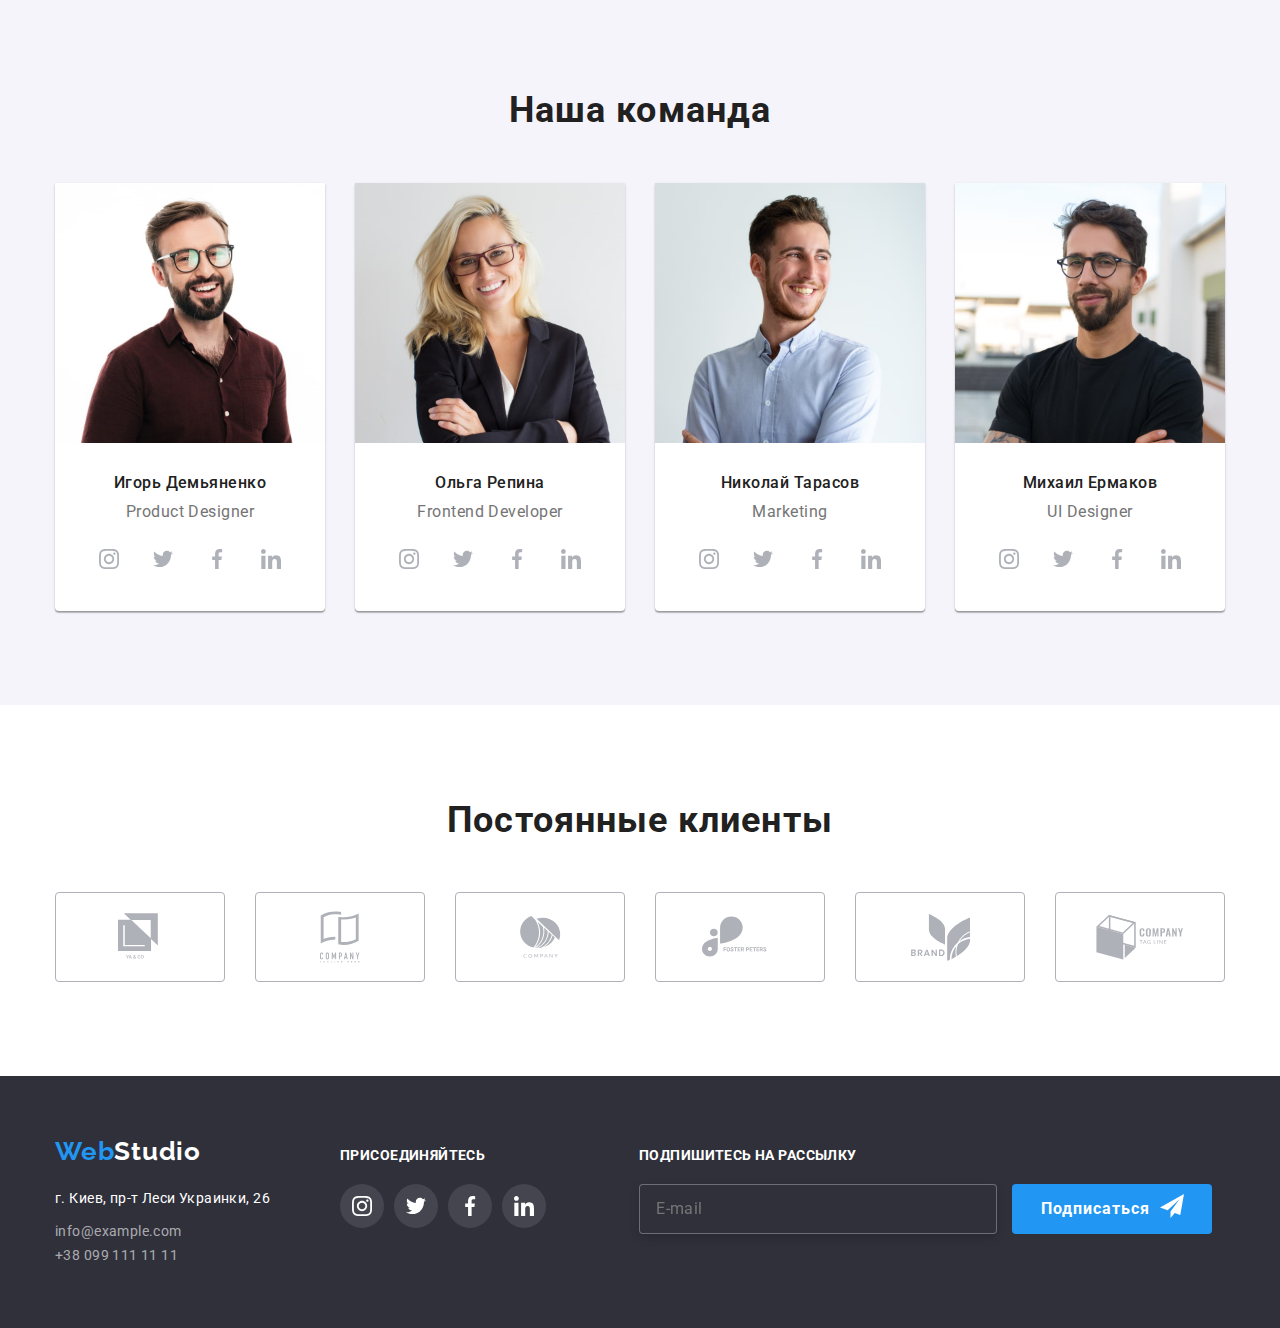
==== commit 03b6d262: "меняет классы по БЭМ для главной страницы" ====
--- a/index.html
+++ b/index.html
@@ -17,31 +17,37 @@
     <header>
       <nav class="container main-nav">
         <a href="./index.html" class="logo">
-          <span class="blue">Web</span>Studio
+          <span class="logo__blue">Web</span>Studio
         </a>
 
         <ul class="site-nav list">
-          <li class="item">
-            <a href="./index.html" class="link current">Студия</a>
+          <li class="site-nav__list">
+            <a
+              href="./index.html"
+              class="site-nav__link site-nav__link--current link"
+              >Студия</a
+            >
           </li>
-          <li class="item">
-            <a href="./portfolio.html" class="link">Портфолио</a>
+          <li class="site-nav__list">
+            <a href="./portfolio.html" class="site-nav__link link">Портфолио</a>
           </li>
-          <li class="item"><a href="" class="link">Контакты</a></li>
+          <li class="site-nav__list">
+            <a href="" class="site-nav__link link">Контакты</a>
+          </li>
         </ul>
 
-        <ul class="auht-nav list">
-          <li class="item">
-            <a class="link" href="mailto:info@devstudio.com"
-              ><svg class="nav-icon-envelope">
+        <ul class="auth-nav list">
+          <li class="auth-nav__list">
+            <a class="auth-nav__link link" href="mailto:info@devstudio.com"
+              ><svg class="auth-nav__icon-envelope">
                 <use href="./images/sprite1.svg#icon-envelope"></use>
               </svg>
               info@devstudio.com
             </a>
           </li>
-          <li class="item">
-            <a class="link" href="tel:+38-096-111-11-11"
-              ><svg class="nav-icon-smartphone">
+          <li class="auth-nav__list">
+            <a class="auth-nav__link link" href="tel:+38-096-111-11-11"
+              ><svg class="auth-nav__icon-smartphone">
                 <use href="./images/sprite1.svg#icon-smartphone"></use>
               </svg>
               +38 096 111 11 11</a
@@ -53,46 +59,46 @@
 
     <main>
       <!--Герой-->
-      <section class="herro">
-        <div class="herro-container">
-          <h1 class="herro-title">Эффективные решения для вашего бизнеса</h1>
+      <section>
+        <div class="herro">
+          <h1 class="herro__title">Эффективные решения для вашего бизнеса</h1>
           <button data-modal-open type="button" class="button">
             Заказать услугу
           </button>
         </div>
       </section>
 
+      <!--<h2 class="section-title">Особенности</h2>-->
       <section class="section-top">
-        <!--<h2 class="section-title">Особенности</h2>-->
         <div class="container">
           <ul class="featyre list">
-            <li class="item">
-              <h3 class="title">Внимание к деталям</h3>
-              <p class="text">
+            <li class="featyre__list">
+              <h3 class="featyre__title">Внимание к деталям</h3>
+              <p class="featyre__text">
                 Идейные соображения, а также начало повседневной работы по
                 формированию позиции.
               </p>
             </li>
 
-            <li class="item">
-              <h3 class="title">Пунктуальность</h3>
-              <p class="text">
+            <li class="featyre__list">
+              <h3 class="featyre__title">Пунктуальность</h3>
+              <p class="featyre__text">
                 Задача организации, в особенности же рамки и место обучения
                 кадров влечет за собой.
               </p>
             </li>
 
-            <li class="item">
-              <h3 class="title">Планирование</h3>
-              <p class="text">
+            <li class="featyre__list">
+              <h3 class="featyre__title">Планирование</h3>
+              <p class="featyre__text">
                 Равным образом консультация с широким активом в значительной
                 степени обуславливает.
               </p>
             </li>
 
-            <li class="item">
-              <h3 class="title">Современные технологии</h3>
-              <p class="text">
+            <li class="featyre__list">
+              <h3 class="featyre__title">Современные технологии</h3>
+              <p class="featyre__text">
                 Значимость этих проблем настолько очевидна, что реализация
                 плановых заданий.
               </p>
@@ -104,10 +110,10 @@
       <!--Чем занимается компания-->
       <section class="section">
         <div class="container">
-          <h2 class="section-title centered">Чем мы занимаемся</h2>
-          <ul class="doing list">
-            <li class="item">
-              <div class="doing-card">
+          <h2 class="section-title">Чем мы занимаемся</h2>
+          <ul class="activity list">
+            <li class="activity__list">
+              <div class="activity__card">
                 <img
                   class="picture"
                   src="./images/box1.jpg"
@@ -115,12 +121,12 @@
                   width="370"
                   height="294"
                 />
-                <p class="doing-text">Десктопные приложения</p>
+                <p class="activity__text">Десктопные приложения</p>
               </div>
             </li>
 
-            <li class="item">
-              <div class="doing-card">
+            <li class="activity__list">
+              <div class="activity__card">
                 <img
                   class="picture"
                   src="./images/box2.jpg"
@@ -128,12 +134,12 @@
                   width="370"
                   height="294"
                 />
-                <p class="doing-text">Мобильные приложения</p>
+                <p class="activity__text">Мобильные приложения</p>
               </div>
             </li>
 
-            <li class="item">
-              <div class="doing-card">
+            <li class="activity__list">
+              <div class="activity__card">
                 <img
                   class="picture"
                   src="./images/box3.jpg"
@@ -141,7 +147,7 @@
                   width="370"
                   height="294"
                 />
-                <p class="doing-text">Дизайнерские решения</p>
+                <p class="activity__text">Дизайнерские решения</p>
               </div>
             </li>
           </ul>
@@ -149,12 +155,12 @@
       </section>
 
       <!--Члены команды-->
-      <section class="section-top content">
-        <div class="our-team container">
-          <h2 class="section-title centered">Наша команда</h2>
-
-          <ul class="team list">
-            <li class="item card">
+      <section class="section-top section-top__content">
+        <div class="container">
+          <h2 class="section-title">Наша команда</h2>
+
+          <ul class="team-card list">
+            <li class="team-card__list">
               <img
                 class="picture"
                 src="./images/img1.jpg"
@@ -162,53 +168,53 @@
                 width="270"
                 height="260"
               />
-              <div class="card-content">
-                <h3 class="name">Игорь Демьяненко</h3>
-                <p class="position">Product Designer</p>
-
-                <ul class="list social-icon-list">
-                  <li class="social-icon-item">
-                    <a
-                      class="social-icon-link"
+              <div class="team-card__list--content">
+                <h3 class="team-card__name">Игорь Демьяненко</h3>
+                <p class="team-card__position">Product Designer</p>
+
+                <ul class="list social-icon">
+                  <li class="social-icon__list">
+                    <a
+                      class="social-icon__link"
                       href="https://www.instagram.com/?hl=ru"
                       aria-label="ссылка Инстаграм"
                     >
-                      <svg class="social-icon">
+                      <svg class="social-icon__img">
                         <use href="./images/sprite1.svg#icon-instagram"></use>
                       </svg>
                     </a>
                   </li>
 
-                  <li class="social-icon-item">
-                    <a
-                      class="social-icon-link"
+                  <li class="social-icon__list">
+                    <a
+                      class="social-icon__link"
                       href="https://twitter.com/?lang=ru"
                       aria-label="ссылка Твиттер"
                     >
-                      <svg class="social-icon">
+                      <svg class="social-icon__img">
                         <use href="./images/sprite1.svg#icon-twitter"></use>
                       </svg>
                     </a>
                   </li>
 
-                  <li class="social-icon-item">
-                    <a
-                      class="social-icon-link"
+                  <li class="social-icon__list">
+                    <a
+                      class="social-icon__link"
                       href="https://www.facebook.com/"
                       aria-label="ссылка Фейсбук"
                     >
-                      <svg class="social-icon">
+                      <svg class="social-icon__img">
                         <use href="./images/sprite1.svg#icon-facebook"></use>
                       </svg>
                     </a>
                   </li>
 
-                  <li class="social-icon-item">
-                    <a
-                      class="social-icon-link"
+                  <li class="social-icon__list">
+                    <a
+                      class="social-icon__link"
                       href="https://www.linkedin.com/"
                       aria-label="ссылка Линкедин"
-                      ><svg class="social-icon">
+                      ><svg class="social-icon__img">
                         <use href="./images/sprite1.svg#icon-linkedin"></use>
                       </svg>
                     </a>
@@ -217,7 +223,7 @@
               </div>
             </li>
 
-            <li class="item card">
+            <li class="team-card__list">
               <img
                 class="picture"
                 src="./images/img2.jpg"
@@ -225,52 +231,52 @@
                 width="270"
                 height="260"
               />
-              <div class="card-content">
-                <h3 class="name">Ольга Репина</h3>
-                <p class="position">Frontend Developer</p>
-                <ul class="list social-icon-list">
-                  <li class="social-icon-item">
-                    <a
-                      class="social-icon-link"
+              <div class="team-card__list--content">
+                <h3 class="team-card__name">Ольга Репина</h3>
+                <p class="team-card__position">Frontend Developer</p>
+                <ul class="list social-icon">
+                  <li class="social-icon__list">
+                    <a
+                      class="social-icon__link"
                       href="https://www.instagram.com/?hl=ru"
                       aria-label="ссылка Инстаграм"
                     >
-                      <svg class="social-icon">
+                      <svg class="social-icon__img">
                         <use href="./images/sprite1.svg#icon-instagram"></use>
                       </svg>
                     </a>
                   </li>
 
-                  <li class="social-icon-item">
-                    <a
-                      class="social-icon-link"
+                  <li class="social-icon__list">
+                    <a
+                      class="social-icon__link"
                       href="https://twitter.com/?lang=ru"
                       aria-label="ссылка Твиттер"
                     >
-                      <svg class="social-icon">
+                      <svg class="social-icon__img">
                         <use href="./images/sprite1.svg#icon-twitter"></use>
                       </svg>
                     </a>
                   </li>
 
-                  <li class="social-icon-item">
-                    <a
-                      class="social-icon-link"
+                  <li class="social-icon__list">
+                    <a
+                      class="social-icon__link"
                       href="https://www.facebook.com/"
                       aria-label="ссылка Фейсбук"
                     >
-                      <svg class="social-icon">
+                      <svg class="social-icon__img">
                         <use href="./images/sprite1.svg#icon-facebook"></use>
                       </svg>
                     </a>
                   </li>
 
-                  <li class="social-icon-item">
-                    <a
-                      class="social-icon-link"
+                  <li class="social-icon__list">
+                    <a
+                      class="social-icon__link"
                       href="https://www.linkedin.com/"
                       aria-label="ссылка Линкедин"
-                      ><svg class="social-icon">
+                      ><svg class="social-icon__img">
                         <use href="./images/sprite1.svg#icon-linkedin"></use>
                       </svg>
                     </a>
@@ -279,7 +285,7 @@
               </div>
             </li>
 
-            <li class="item card">
+            <li class="team-card__list">
               <img
                 class="picture"
                 src="./images/img3.jpg"
@@ -287,52 +293,52 @@
                 width="270"
                 height="260"
               />
-              <div class="card-content">
-                <h3 class="name">Николай Тарасов</h3>
-                <p class="position">Marketing</p>
-                <ul class="list social-icon-list">
-                  <li class="social-icon-item">
-                    <a
-                      class="social-icon-link"
+              <div class="team-card__list--content">
+                <h3 class="team-card__name">Николай Тарасов</h3>
+                <p class="team-card__position">Marketing</p>
+                <ul class="list social-icon">
+                  <li class="social-icon__list">
+                    <a
+                      class="social-icon__link"
                       href="https://www.instagram.com/?hl=ru"
                       aria-label="ссылка Инстаграм"
                     >
-                      <svg class="social-icon">
+                      <svg class="social-icon__img">
                         <use href="./images/sprite1.svg#icon-instagram"></use>
                       </svg>
                     </a>
                   </li>
 
-                  <li class="social-icon-item">
-                    <a
-                      class="social-icon-link"
+                  <li class="social-icon__list">
+                    <a
+                      class="social-icon__link"
                       href="https://twitter.com/?lang=ru"
                       aria-label="ссылка Твиттер"
                     >
-                      <svg class="social-icon">
+                      <svg class="social-icon__img">
                         <use href="./images/sprite1.svg#icon-twitter"></use>
                       </svg>
                     </a>
                   </li>
 
-                  <li class="social-icon-item">
-                    <a
-                      class="social-icon-link"
+                  <li class="social-icon__list">
+                    <a
+                      class="social-icon__link"
                       href="https://www.facebook.com/"
                       aria-label="ссылка Фейсбук"
                     >
-                      <svg class="social-icon">
+                      <svg class="social-icon__img">
                         <use href="./images/sprite1.svg#icon-facebook"></use>
                       </svg>
                     </a>
                   </li>
 
-                  <li class="social-icon-item">
-                    <a
-                      class="social-icon-link"
+                  <li class="social-icon__list">
+                    <a
+                      class="social-icon__link"
                       href="https://www.linkedin.com/"
                       aria-label="ссылка Линкедин"
-                      ><svg class="social-icon">
+                      ><svg class="social-icon__img">
                         <use href="./images/sprite1.svg#icon-linkedin"></use>
                       </svg>
                     </a>
@@ -341,7 +347,7 @@
               </div>
             </li>
 
-            <li class="item card">
+            <li class="team-card__list">
               <img
                 class="picture"
                 src="./images/img4.jpg"
@@ -349,52 +355,52 @@
                 width="270"
                 height="260"
               />
-              <div class="card-content">
-                <h3 class="name">Михаил Ермаков</h3>
-                <p class="position">UI Designer</p>
-                <ul class="list social-icon-list">
-                  <li class="social-icon-item">
-                    <a
-                      class="social-icon-link"
+              <div class="team-card__list--content">
+                <h3 class="team-card__name">Михаил Ермаков</h3>
+                <p class="team-card__position">UI Designer</p>
+                <ul class="list social-icon">
+                  <li class="social-icon__list">
+                    <a
+                      class="social-icon__link"
                       href="https://www.instagram.com/?hl=ru"
                       aria-label="ссылка Инстаграм"
                     >
-                      <svg class="social-icon">
+                      <svg class="social-icon__img">
                         <use href="./images/sprite1.svg#icon-instagram"></use>
                       </svg>
                     </a>
                   </li>
 
-                  <li class="social-icon-item">
-                    <a
-                      class="social-icon-link"
+                  <li class="social-icon__list">
+                    <a
+                      class="social-icon__link"
                       href="https://twitter.com/?lang=ru"
                       aria-label="ссылка Твиттер"
                     >
-                      <svg class="social-icon">
+                      <svg class="social-icon__img">
                         <use href="./images/sprite1.svg#icon-twitter"></use>
                       </svg>
                     </a>
                   </li>
 
-                  <li class="social-icon-item">
-                    <a
-                      class="social-icon-link"
+                  <li class="social-icon__list">
+                    <a
+                      class="social-icon__link"
                       href="https://www.facebook.com/"
                       aria-label="ссылка Фейсбук"
                     >
-                      <svg class="social-icon">
+                      <svg class="social-icon__img">
                         <use href="./images/sprite1.svg#icon-facebook"></use>
                       </svg>
                     </a>
                   </li>
 
-                  <li class="social-icon-item">
-                    <a
-                      class="social-icon-link"
+                  <li class="social-icon__list">
+                    <a
+                      class="social-icon__link"
                       href="https://www.linkedin.com/"
                       aria-label="ссылка Линкедин"
-                      ><svg class="social-icon">
+                      ><svg class="social-icon__img">
                         <use href="./images/sprite1.svg#icon-linkedin"></use>
                       </svg>
                     </a>
@@ -408,71 +414,71 @@
 
       <section class="section-top">
         <div class="container">
-          <h2 class="section-title centered">Постоянные клиенты</h2>
-
-          <ul class="list clients-logo-list">
-            <li class="clients-logo-item">
-              <a
-                class="clients-logo-link"
+          <h2 class="section-title">Постоянные клиенты</h2>
+
+          <ul class="list clients-logo">
+            <li class="clients-logo__list">
+              <a
+                class="clients-logo__link"
                 href=""
                 aria-label="ссылка первый клиент"
               >
-                <svg class="clients-logo" width="44" height="49">
+                <svg class="clients-logo__img" width="44" height="49">
                   <use href="./images/sprite1.svg#icon-logo1"></use>
                 </svg>
               </a>
             </li>
-            <li class="clients-logo-item">
-              <a
-                class="clients-logo-link"
+            <li class="clients-logo__list">
+              <a
+                class="clients-logo__link"
                 href=""
                 aria-label="ссылка второй клиент"
               >
-                <svg class="clients-logo" width="40" height="52">
+                <svg class="clients-logo__img" width="40" height="52">
                   <use href="./images/sprite1.svg#icon-logo2"></use>
                 </svg>
               </a>
             </li>
-            <li class="clients-logo-item">
-              <a
-                class="clients-logo-link"
+            <li class="clients-logo__list">
+              <a
+                class="clients-logo__link"
                 href=""
                 aria-label="ссылка третий клиент"
               >
-                <svg class="clients-logo" width="41" height="42">
+                <svg class="clients-logo__img" width="41" height="42">
                   <use href="./images/sprite1.svg#icon-logo3"></use>
                 </svg>
               </a>
             </li>
-            <li class="clients-logo-item">
-              <a
-                class="clients-logo-link"
+            <li class="clients-logo__list">
+              <a
+                class="clients-logo__link"
                 href=""
                 aria-label="ссылка четвертый клиент"
               >
-                <svg class="clients-logo" width="77" height="42">
+                <svg class="clients-logo__img" width="77" height="42">
                   <use href="./images/sprite1.svg#icon-logo4"></use>
                 </svg>
               </a>
             </li>
-            <li class="clients-logo-item">
-              <a
-                class="clients-logo-link"
+            <li class="clients-logo__list">
+              <a
+                class="clients-logo__link"
                 href=""
                 aria-label="ссылка пятый клиент"
               >
-                <svg class="clients-logo" width="59" height="47">
+                <svg class="clients-logo__img" width="59" height="47">
                   <use href="./images/sprite1.svg#icon-logo5"></use>
                 </svg>
               </a>
             </li>
-            <li class="clients-logo-item">
-              <a
-                class="clients-logo-link"
+            <li class="clients-logo__list">
+              <a
+                class="clients-logo__link"
                 href=""
                 aria-label="ссылка шестой клиент"
               >
-                <svg class="clients-logo" width="88" height="45">
+                <svg class="clients-logo__img" width="88" height="45">
                   <use href="./images/sprite1.svg#icon-logo6"></use>
                 </svg>
               </a>
@@ -487,65 +493,67 @@
       <div class="container footer-flex">
         <div class="footer-address">
           <a href="./index.html" class="logo footer">
-            <span class="blue">Web</span><span class="white">Studio</span>
+            <span class="logo__blue">Web</span
+            ><span class="logo__white">Studio</span>
           </a>
-          <address class="adress-content">
-            <p class="text">г. Киев, пр-т Леси Украинки, 26</p>
-            <a href="mailto:info@example.com" class="connection link text"
+          <address class="adress">
+            <p class="adress__text">г. Киев, пр-т Леси Украинки, 26</p>
+            <a href="mailto:info@example.com" class="adress__connection link"
               >info@example.com</a
             >
-            <a href="tel:+38-099-111-11-11" class="connection link text"
+            <a href="tel:+38-099-111-11-11" class="adress__connection link"
               >+38 099 111 11 11</a
             >
           </address>
         </div>
 
         <div class="footer-slogan">
-          <h2 class="footer-slogan-text">Присоединяйтесь</h2>
+          <h2 class="footer-slogan__text">Присоединяйтесь</h2>
+
           <!-- <div class="footer-icon"> -->
-          <ul class="list social-icon-list">
-            <li class="social-icon-item">
-              <a
-                class="social-icon-link"
+          <ul class="list social-icon">
+            <li class="social-icon__list">
+              <a
+                class="social-icon__link"
                 href="https://www.instagram.com/?hl=ru"
                 aria-label="ссылка Инстаграм"
               >
-                <svg class="social-icon">
+                <svg class="social-icon__img social-icon__img--wite">
                   <use href="./images/sprite1.svg#icon-instagram"></use>
                 </svg>
               </a>
             </li>
 
-            <li class="social-icon-item">
-              <a
-                class="social-icon-link"
+            <li class="social-icon__list">
+              <a
+                class="social-icon__link"
                 href="https://twitter.com/?lang=ru"
                 aria-label="ссылка Твиттер"
               >
-                <svg class="social-icon">
+                <svg class="social-icon__img social-icon__img--wite">
                   <use href="./images/sprite1.svg#icon-twitter"></use>
                 </svg>
               </a>
             </li>
 
-            <li class="social-icon-item">
-              <a
-                class="social-icon-link"
+            <li class="social-icon__list">
+              <a
+                class="social-icon__link"
                 href="https://www.facebook.com/"
                 aria-label="ссылка Фейсбук"
               >
-                <svg class="social-icon">
+                <svg class="social-icon__img social-icon__img--wite">
                   <use href="./images/sprite1.svg#icon-facebook"></use>
                 </svg>
               </a>
             </li>
 
-            <li class="social-icon-item">
-              <a
-                class="social-icon-link"
+            <li class="social-icon__list">
+              <a
+                class="social-icon__link"
                 href="https://www.linkedin.com/"
                 aria-label="ссылка Линкедин"
-                ><svg class="social-icon">
+                ><svg class="social-icon__img social-icon__img--wite">
                   <use href="./images/sprite1.svg#icon-linkedin"></use>
                 </svg>
               </a>
@@ -554,18 +562,18 @@
         </div>
 
         <form>
-          <h2 class="footer-slogan-text">Подпишитесь на рассылку</h2>
-          <label class="footer-label">
+          <h2 class="footer-slogan__text">Подпишитесь на рассылку</h2>
+          <label class="footer-form">
             <input
-              class="footer-input"
+              class="footer-form__input"
               type="email"
               name="user-mail"
               placeholder="E-mail"
             />
           </label>
-          <button type="submit" class="button button-footer">
+          <button type="submit" class="button footer-form__button">
             Подписаться
-            <svg class="footer-icon">
+            <svg class="footer-form__icon">
               <use
                 href="./images/sprite1.svg#icon-icon-send"
                 width="24px"
--- a/css/styles.css
+++ b/css/styles.css
@@ -35,6 +35,22 @@
   margin-right: auto;
 }
 
+.list {
+  padding: 0;
+  margin: 0;
+  list-style: none;
+}
+
+.link {
+  text-decoration: none;
+}
+
+.picture {
+  display: block;
+  max-width: 100%;
+  height: auto;
+}
+
 /* logo */
 .logo {
   margin-right: 93px;
@@ -48,28 +64,12 @@
   letter-spacing: 0.03em;
 }
 
-.logo .blue {
+.logo__blue {
   color: var(--blue);
 }
 
-.logo .white {
+.logo__white {
   color: var(--white);
-}
-
-.list {
-  padding: 0;
-  margin: 0;
-  list-style: none;
-}
-
-.link {
-  text-decoration: none;
-}
-
-.picture {
-  display: block;
-  max-width: 100%;
-  height: auto;
 }
 
 /* site-nav */
@@ -82,11 +82,11 @@
   display: flex;
 }
 
-.site-nav .item:not(:last-child) {
+.site-nav__list:not(:last-child) {
   margin-right: 50px;
 }
 
-.site-nav .link {
+.site-nav__link {
   position: relative;
 
   display: block;
@@ -101,11 +101,16 @@
   transition: color var(--transitions);
 }
 
-.site-nav .link.current {
+.site-nav__link:hover,
+.site-nav__link:focus {
   color: var(--blue);
 }
 
-.site-nav .link.current::after {
+.site-nav__link--current {
+  color: var(--blue);
+}
+
+.site-nav__link--current::after {
   position: absolute;
 
   content: '';
@@ -118,26 +123,21 @@
   bottom: 0;
 }
 
-.site-nav .link:hover,
-.site-nav .link:focus {
-  color: var(--blue);
-}
-
 /* auht-nav */
-.auht-nav {
+.auth-nav {
   display: flex;
   margin-left: auto;
 }
 
-.auht-nav .item:not(:last-child) {
+.auth-nav__list:not(:last-child) {
   margin-right: 50px;
 }
 
-.auht-nav .item {
+.auth-nav__list {
   text-align: center;
 }
 
-.auht-nav .link {
+.auth-nav__link {
   font-weight: 500;
   color: var(--gray-one);
   font-size: 14px;
@@ -146,17 +146,12 @@
   transition: color var(--transitions);
 }
 
-.auht-nav .link:hover,
-.auht-nav .link:focus {
+.auth-nav__link:hover,
+.auth-nav__link:focus {
   color: var(--blue);
 }
 
-.auht-nav .link:hover .nav-icon-envelope,
-.auht-nav .link:focus .nav-icon-envelope {
-  fill: var(--blue);
-}
-
-.nav-icon-envelope {
+.auth-nav__icon-envelope {
   display: inline-flex;
   vertical-align: middle;
   width: 16px;
@@ -168,7 +163,7 @@
   transition: fill var(--transitions);
 }
 
-.nav-icon-smartphone {
+.auth-nav__icon-smartphone {
   display: inline-flex;
   vertical-align: middle;
   width: 10px;
@@ -178,14 +173,16 @@
   transition: fill var(--transitions);
 }
 
-.auht-nav .link:hover .nav-icon-smartphone,
-.auht-nav .link:focus .nav-icon-smartphone {
+.auth-nav__link:hover .auth-nav__icon-smartphone,
+.auth-nav__link:focus .auth-nav__icon-smartphone,
+.auth-nav__link:hover .auth-nav__icon-envelope,
+.auth-nav__link:focus .auth-nav__icon-envelope {
   fill: var(--blue);
 }
 
 /* herro */
 
-.herro-container {
+.herro {
   text-align: center;
   height: 600px;
   margin-left: auto;
@@ -203,7 +200,7 @@
   background-size: cover;
 }
 
-.herro-title {
+.herro__title {
   margin-top: 0;
   margin-bottom: 30px;
   margin-left: auto;
@@ -249,29 +246,100 @@
   padding-bottom: 94px;
 }
 
-.section-top.content {
-  background-color: var(--section-background);
-}
-
-.section-title.centered {
+.section-title {
   margin-top: 0;
   margin-bottom: 50px;
   text-align: center;
-}
-
-.section-title {
   font-weight: 700;
   font-size: 36px;
   line-height: 1.2;
   letter-spacing: 0.03em;
 }
 
+/* Особенности */
+.featyre {
+  display: flex;
+}
+
+.featyre__list::before {
+  content: '';
+  display: block;
+
+  height: 120px;
+  background-color: var(--section-background);
+  background-repeat: no-repeat;
+  background-position: center;
+  margin-bottom: 30px;
+}
+
+.featyre__list:nth-child(1)::before {
+  background-image: url(../images/antenna.svg);
+}
+
+.featyre__list:nth-child(2)::before {
+  background-image: url(../images/clock.svg);
+}
+
+.featyre__list:nth-child(3)::before {
+  background-image: url(../images/diagram.svg);
+}
+
+.featyre__list:nth-child(4)::before {
+  background-image: url(../images/astronaut.svg);
+}
+
+/* .icon-antenna::before {
+   background-image: url(../images/antenna.svg);
+   }   */
+
+/* 
+.icon-clock::before {
+  background-image: url(../images/clock.svg);
+}
+
+.icon-diagram::before {
+  background-image: url(../images/diagram.svg);
+}
+
+.icon-astronaut::before {
+  background-image: url(../images/astronaut.svg);
+} */
+
+.featyre__list:not(:last-child) {
+  margin-right: 30px;
+}
+
+.featyre__title {
+  margin-top: 0;
+  margin-bottom: 10px;
+  font-weight: 700;
+  text-transform: uppercase;
+  font-size: 14px;
+  line-height: 1.1;
+  letter-spacing: 0.03em;
+}
+
+.featyre__text {
+  margin-top: 0;
+  margin-bottom: 0;
+
+  font-weight: 400;
+  color: var(--gray-one);
+  font-size: 14px;
+  line-height: 1.7;
+  letter-spacing: 0.03em;
+}
+
 /* Чем мы занимаемся */
-.doing-card {
+.activity {
+  display: flex;
+}
+
+.activity__card {
   position: relative;
 }
 
-.doing-card::before {
+.activity__card::before {
   content: '';
   position: absolute;
   width: 100%;
@@ -280,7 +348,7 @@
   background: rgba(47, 48, 58, 0.8);
 }
 
-.doing-text {
+.activity__text {
   position: absolute;
   margin-top: 0;
   margin-bottom: 0;
@@ -295,90 +363,22 @@
   text-transform: uppercase;
   color: var(--white);
 }
-/* featyre */
-.featyre {
-  display: flex;
-}
-
-.featyre .item::before {
-  content: '';
-  display: block;
-
-  height: 120px;
+
+.activity__list:not(:last-child) {
+  margin-right: 30px;
+}
+
+/* Члены команды */
+
+.section-top__content {
   background-color: var(--section-background);
-  background-repeat: no-repeat;
-  background-position: center;
-  margin-bottom: 30px;
-}
-
-.featyre .item:nth-child(1)::before {
-  background-image: url(../images/antenna.svg);
-}
-
-.featyre .item:nth-child(2)::before {
-  background-image: url(../images/clock.svg);
-}
-
-.featyre .item:nth-child(3)::before {
-  background-image: url(../images/diagram.svg);
-}
-
-.featyre .item:nth-child(4)::before {
-  background-image: url(../images/astronaut.svg);
-}
-
-/* .icon-antenna::before {
-   background-image: url(../images/antenna.svg);
-   }   */
-
-/* 
-.icon-clock::before {
-  background-image: url(../images/clock.svg);
-}
-
-.icon-diagram::before {
-  background-image: url(../images/diagram.svg);
-}
-
-.icon-astronaut::before {
-  background-image: url(../images/astronaut.svg);
-} */
-
-.featyre .item:not(:last-child) {
-  margin-right: 30px;
-}
-
-.featyre .title {
-  margin-top: 0;
-  margin-bottom: 10px;
-  font-weight: 700;
-  text-transform: uppercase;
-  font-size: 14px;
-  line-height: 1.1;
-  letter-spacing: 0.03em;
-}
-
-.featyre .text {
-  margin-top: 0;
-  margin-bottom: 0;
-
-  font-weight: 400;
-  color: var(--gray-one);
-  font-size: 14px;
-  line-height: 1.7;
-  letter-spacing: 0.03em;
-}
-
-/* What the company does */
-.doing {
-  display: flex;
-}
-
-.doing .item:not(:last-child) {
-  margin-right: 30px;
-}
-
-.card {
+}
+
+.team-card {
+  display: flex;
+}
+
+.team-card__list {
   background: #ffffff;
   box-shadow: 0px 1px 3px rgba(0, 0, 0, 0.12), 0px 1px 1px rgba(0, 0, 0, 0.14),
     0px 2px 1px rgba(0, 0, 0, 0.2);
@@ -387,20 +387,16 @@
   text-align: center;
 }
 
-.card-content {
+.team-card__list:not(:last-child) {
+  margin-right: 30px;
+}
+
+.team-card__list--content {
   padding-top: 30px;
   padding-bottom: 30px;
 }
 
-.team {
-  display: flex;
-}
-
-.team .item:not(:last-child) {
-  margin-right: 30px;
-}
-
-.team .name {
+.team-card__name {
   margin-top: 0;
   margin-bottom: 10px;
 
@@ -410,7 +406,7 @@
   letter-spacing: 0.03em;
 }
 
-.team .position {
+.team-card__position {
   margin-top: 0;
   margin-bottom: 16px;
 
@@ -421,16 +417,18 @@
   letter-spacing: 0.03em;
 }
 
-.social-icon-list {
+/* социальные иконки */
+
+.social-icon {
   display: flex;
   justify-content: center;
 }
 
-.social-icon-item:not(:last-child) {
+.social-icon__list:not(:last-child) {
   margin-right: 10px;
 }
 
-.social-icon-link {
+.social-icon__link {
   display: flex;
   justify-content: center;
   align-items: center;
@@ -444,33 +442,33 @@
   transition: background-color var(--transitions);
 }
 
-.social-icon-link:hover,
-.social-icon-link:focus {
+.social-icon__link:hover,
+.social-icon__link:focus {
   background-color: var(--blue);
 }
 
-.social-icon {
+.social-icon__img {
   width: 20px;
   height: 20px;
   fill: #afb1b8;
   transition: fill var(--transitions);
 }
 
-.social-icon-link:hover .social-icon,
-.social-icon-link:focus .social-icon {
+.social-icon__link:hover .social-icon__img,
+.social-icon__link:focus .social-icon__img {
   fill: var(--white);
 }
 
 /* Постоянные клиенты */
-.clients-logo-list {
-  display: flex;
-}
-
-.clients-logo-item:not(:last-child) {
+.clients-logo {
+  display: flex;
+}
+
+.clients-logo__list:not(:last-child) {
   margin-right: 30px;
 }
 
-.clients-logo-link {
+.clients-logo__link {
   fill: #afb1b8;
   display: flex;
   justify-content: center;
@@ -482,25 +480,21 @@
   transition: border var(--transitions);
 }
 
-.clients-logo-link:hover,
-.clients-logo-link:focus {
+.clients-logo__link:hover,
+.clients-logo__link:focus {
   border: 1px solid var(--blue);
 }
 
-.clients-logo {
+.clients-logo__img {
   transition: fill var(--transitions);
 }
 
-.clients-logo-link:hover .clients-logo,
-.clients-logo-link:focus .clients-logo {
+.clients-logo__link:hover .clients-logo__img,
+.clients-logo__link:focus .clients-logo__img {
   fill: var(--blue);
 }
 
 /* address */
-.footer-flex {
-  display: flex;
-}
-
 .contacts-container {
   background-color: var(--herro-background);
   color: var(--white);
@@ -513,6 +507,10 @@
   height: 252px;
 }
 
+.footer-flex {
+  display: flex;
+}
+
 .footer-address {
   margin-right: 70px;
 }
@@ -524,20 +522,20 @@
   margin-bottom: 20px;
 }
 
-.adress-content {
+.adress {
   display: inline-flex;
   flex-direction: column;
 
   font-style: normal;
 }
 
-.adress-content .text {
+.adress__text {
   margin-top: 0px;
   margin-bottom: 0px;
   margin-bottom: 9px;
 }
 
-.contacts-container .connection {
+.adress__connection {
   font-weight: 400;
   color: var(--gray-two);
   font-size: 14px;
@@ -546,24 +544,12 @@
   font-style: normal;
 }
 
+/* footer-slogan */
 .footer-slogan {
   margin-right: 93px;
 }
 
-.footer-slogan .social-icon-link {
-  background-color: rgba(255, 255, 255, 0.1);
-}
-
-.footer-slogan .social-icon-link:hover,
-.footer-slogan .social-icon-link:focus {
-  background-color: var(--blue);
-}
-
-.footer-slogan .social-icon {
-  fill: var(--white);
-}
-
-.footer-slogan-text {
+.footer-slogan__text {
   margin-top: 72px;
   margin-bottom: 20px;
 
@@ -574,9 +560,22 @@
   text-transform: uppercase;
 }
 
+.social-icon__link {
+  background-color: rgba(255, 255, 255, 0.1);
+}
+
+.social-icon__link:hover,
+.social-icon__link:focus {
+  background-color: var(--blue);
+}
+
+.social-icon__img--wite {
+  fill: var(--white);
+}
+
 /* footer form */
 
-.footer-input {
+.footer-form__input {
   width: 358px;
   height: 50px;
 
@@ -597,7 +596,7 @@
   border-radius: 4px;
 }
 
-.button-footer {
+.footer-form__button {
   position: relative;
   width: 200px;
   height: 50px;
@@ -606,7 +605,7 @@
   text-align: inherit;
 }
 
-.footer-icon {
+.footer-form__icon {
   position: absolute;
   fill: var(--white);
   margin-left: 10px;
@@ -654,7 +653,8 @@
     0px 2px 2px rgba(0, 0, 0, 0.12);
 }
 
-.portfolio .our-work {
+/* card-set */
+.our-work {
   display: flex;
   flex-wrap: wrap;
 }
